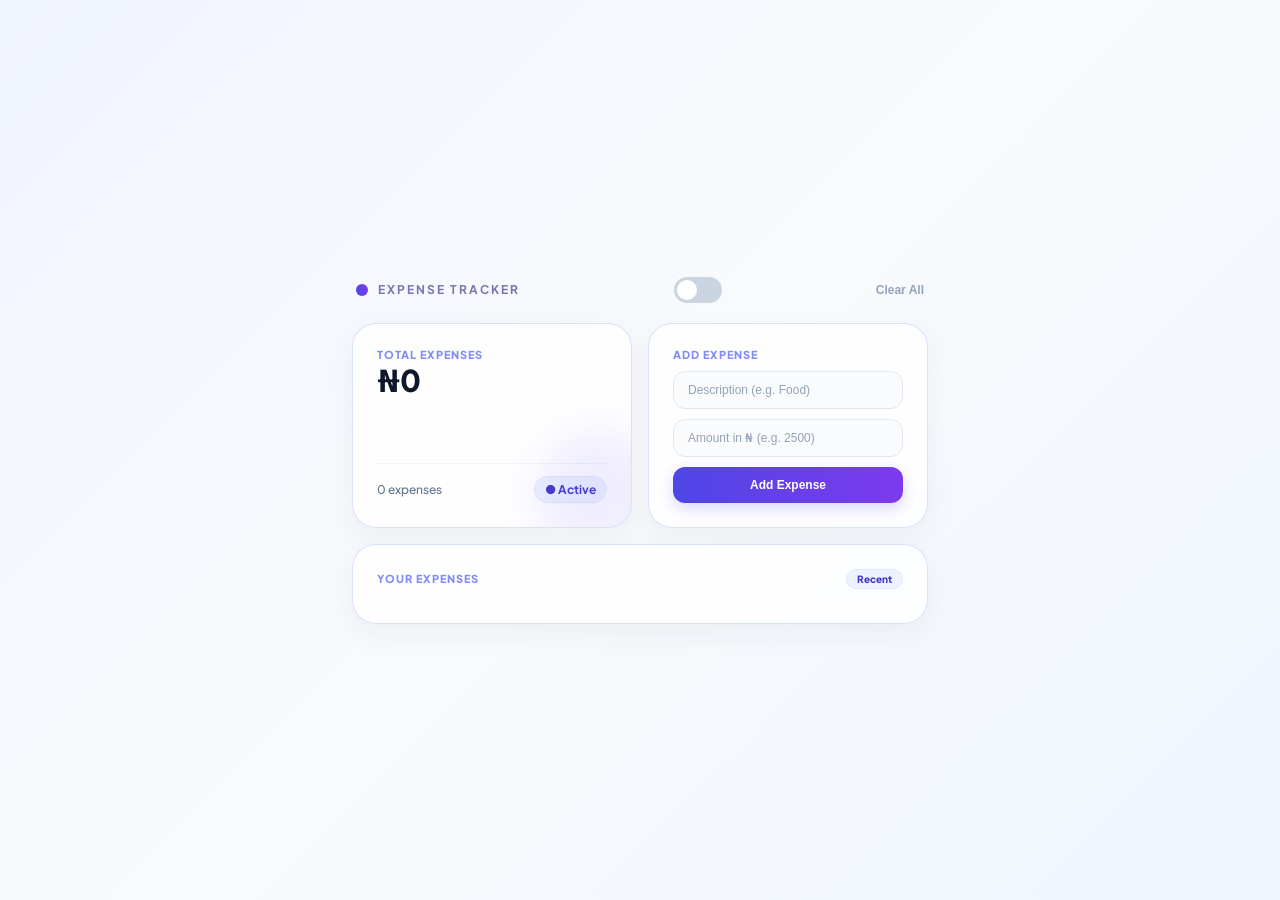
==== index.html @ cf823d73 "adding something important" ====
<!DOCTYPE html> 
<html>
    <head>
        <meta charset="UTF-8">
        <meta name="viewport" content="width=device-width, initial-scale=1.0">
        <title>Expense Tracker</title>
        <link rel="preconnect" href="https://fonts.googleapis.com">
        <link rel="preconnect" href="https://fonts.gstatic.com" crossorigin>
        <link href="https://fonts.googleapis.com/css2?family=Plus+Jakarta+Sans:wght@400;500;600;700;800&display=swap" rel="stylesheet">
        <link rel="stylesheet" href="./style.css">
    </head>
    <body>
        <main class="container">
            <header class="head">
                <div class="brand">
                    <span class="brand-dot"></span>
                    <h1>Expense Tracker</h1>
                </div>
                <label class="theme-switch">
                    <input type="checkbox" id="theme-toggle">
                    <span class="slider"></span>
                </label>
                <button class="clear-btn">Clear All</button>
            </header>
        <section class="top-grid">
           <div class="card total-card">
                <div class="card-glow"></div>
                <div>
                    <span class="label">Total Expenses</span>
                    <h2 class="total-expenses">₦0</h2>
                </div>
                <div class="card-footer">
                    <span class="expense-count"> 0 expenses</span>
                    <span class="active">● Active</span>
                </div>
           </div>
           <div class="card add-card">
                <h3 class="label">Add Expense</h3>

                <form>
                    <input type="text" required placeholder="Description (e.g. Food)">
                    <input type="number"  min="1" required placeholder="Amount in ₦ (e.g. 2500)">
                    <button type="submit" class="add-btn">Add Expense</button>
                </form>
            </div> 
        </section>  
        <section class="card expenses-card">
             <div class="list-header">
                <h3 class="label">Your Expenses</h3>
                <span class="recent">Recent</span>
            </div>
            <div class="expense-list">
                
                
            </div>
            <div class="empty-state">
                <div class="empty-icon">□</div>
                <p>No expenses added yet.</p>
            </div>
            <div class="empty-state">
                <div class="empty-icon">□</div>
                <p>No expenses added yet.</p>
            </div>
        </section>  
        </main>
        <script src="./script.js"></script>
    </body>
</html>
---- style.css ----
* {
    margin: 0;
    padding: 0;
    box-sizing: border-box;
}
body {
    font-family: "Plus Jakarta Sans", sans-serif;
    background: linear-gradient(135deg, #f1f5ff, #f8fafc, #eff6ff);
    color: #0f172a;
    min-height: 100vh;
    display: flex;
    justify-content: center;
    align-items: center;
    padding: 24px;
}
body.dark {
    background: black!important;
}
.head {
    display: flex;
    justify-content: space-between;
    align-items: center;
    margin-bottom: 20px;
    padding: 0 4px;
}
.container {
    width: 100%;
    max-width: 576px;
}
.brand {
    display: flex;
    align-items: center;
    gap: 10px;
}
.brand-dot {
    width: 12px;
    height: 12px;
    border-radius: 50%;
    background: linear-gradient(90deg, #4f46e5, #7c3aed);
}

.head h1 {
    font-size: 12px;
    text-transform: uppercase;
    letter-spacing: 2px;
    color: rgba(49, 46, 129, 0.65);
}
.clear-btn {
    border: none;
    background: transparent;
    color: #94a3b8;
    font-size: 12px;
    font-weight: 600;
    cursor: pointer;
}

.clear-btn:hover {
    color: #e11d48;
}
.top-grid {
    display: grid;
    grid-template-columns: 1fr 1fr;
    gap: 16px;
    margin-bottom: 16px;
}

.card {
    background: rgba(255, 255, 255, 0.82);
    border: 1px solid rgba(199, 210, 254, 0.65);
    border-radius: 24px;
    box-shadow: 0 10px 30px rgba(30, 41, 59, 0.05);
    backdrop-filter: blur(10px);
}

.total-card {
    min-height: 192px;
    padding: 24px;
    display: flex;
    flex-direction: column;
    justify-content: space-between;
    position: relative;
    overflow: hidden;
}
.head {
    display:flex;
    justify-content: space-between;
}
.label {
  display: block;
  font-size: 11px;
  font-weight: 800;
  color: #818cf8;
  text-transform: uppercase;
  letter-spacing: 1px;
}
.total-card h2 {
    margin-top: 4pxx;
    font-size: 30px;
    font-weight: 800;
}
.card-footer {
  display: flex;
  justify-content: space-between;
  align-items: center;
  padding-top: 12px;
  border-top: 1px solid #f1f5f9;
  font-size: 12px;
  color: #64748b;
  font-weight: 500;
}

.active {
  color: #4338ca;
  background: #eef2ff;
  border: 1px solid #e0e7ff;
  border-radius: 999px;
  padding: 5px 10px;
  font-weight: 700;
}
.card-glow {
  position: absolute;
  width: 128px;
  height: 128px;
  right: -32px;
  bottom: -32px;
  border-radius: 50%;
  background: linear-gradient(
    135deg,
    rgba(99, 102, 241, 0.1),
    rgba(139, 92, 246, 0.1)
  );
  filter: blur(18px);
}
.card-footer {
  display: flex;
  justify-content: space-between;
  align-items: center;
  padding-top: 12px;
  border-top: 1px solid #f1f5f9;
  font-size: 12px;
  color: #64748b;
  font-weight: 500;
}
form {
    display:flex;
    flex-direction: column;
    gap:10px;
    margin-top: 10px;
}
.add-card {
    min-height: 192px;
    padding: 24px;
    display: flex;
    flex-direction: column;
    justify-content: space-between;
    position: relative;
    overflow: hidden;
}
.add-card input {
    width: 100%;
    border: 1px solid #e2e8f0;
    background: rgba(248, 250, 252, 0.8);
    border-radius: 12px;
    padding: 11px 14px;
    outline: none;
    font-size: 12px;
    color: #0f172a;
}
.add-btn {
    border: none;
    border-radius: 12px;
    padding: 11px;
    background: linear-gradient(90deg, #4f46e5, #7c3aed);
    color: white;
    font-size: 12px;
    font-weight: 800;
    cursor: pointer;
    box-shadow: 0 6px 15px rgba(79, 70, 229, 0.2);
}    
.add-btn:hover {
    filter: brightness(0.95);
}
.expenses-card {
     padding: 24px;
}

.list-header {
    display: flex;
    justify-content: space-between;
    align-items: center;
}
.recent {
    font-size: 10px;
    font-weight: 800;
    color: #4338ca;
    background: #eef2ff;
    border: 1px solid #e0e7ff;
    border-radius: 999px;
    padding: 3px 10px;
}

.expense-list {
    margin-top: 10px;
}
.expense {
    display: flex;
    justify-content: space-between;
    align-items: center;
    padding: 13px 12px;
    border-bottom: 1px solid #f1f5f9;
    font-size: 12px;
    font-weight: 600;
}

.expense:hover {
     background: rgba(238, 242, 255, 0.45);
    border-radius: 12px;
}

.expense div {
    display: flex;
    align-items: center;
    gap: 14px;
}

.expense strong {
    font-weight: 800;
}
.delete-btn {
    border: none;
    background: transparent;
    color: #cbd5e1;
    font-size: 18px;
    cursor: pointer;
}

.delete-btn:hover {
    color: #e11d48;
}

.empty-state {
    display: none;
    text-align: center;
    padding: 32px 0;
    color: #94a3b8;
    font-size: 12px;
}

.empty-icon {
    width: 40px;
    height: 40px;
    margin: 0 auto 8px;
    border-radius: 16px;
    display: flex;
    align-items: center;
    justify-content: center;
    background: #eef2ff;
    color: #818cf8;
}
.add-card input::placeholder {
    color: #94a3b8;
}

.add-card input:focus {
    border-color: #4f46e5;
    background: white;
    box-shadow: 0 0 0 4px rgba(99, 102, 241, 0.1);
}
.empty-state {
    display: none;
    text-align: center;
    padding: 32px 0;
    color: #94a3b8;
    font-size: 12px;
}

.empty-icon {
    width: 40px;
    height: 40px;
    margin: 0 auto 8px;
    border-radius: 16px;
    display: flex;
    align-items: center;
    justify-content: center;
    background: #eef2ff;
    color: #818cf8;
}
@media (max-width: 600px) {
  body {
    padding: 16px;
  }

  .top-grid {
    grid-template-columns: 1fr;
  }

  .total-card {
    min-height: 170px;
  }
}
.theme-switch {
    position: relative;
    display: inline-block;
    width: 48px;
    height: 26px;
}

.theme-switch input {
    opacity: 0;
    width: 0;
    height: 0;
}

.slider {
    position: absolute;
    inset: 0;
    background: #cbd5e1;
    border-radius: 999px;
    cursor: pointer;
    transition: 0.3s;
}

.slider::before {
    content: "";
    position: absolute;
    width: 20px;
    height: 20px;
    left: 3px;
    top: 3px;
    background: white;
    border-radius: 50%;
    transition: 0.3s;
}

.theme-switch input:checked + .slider {
    background: #4f46e5;
}

.theme-switch input:checked + .slider::before {
    transform: translateX(22px);
}

body.dark .card {
    background: rgba(30, 41, 59, 0.85);
    border-color: rgba(71, 85, 105, 0.6);
}
body.dark .add-card input::placeholder {
    color: #94a3b8;
}
body.dark .add-card input {
    background: #1e293b;
    border-color: #475569;
    color: #f8fafc;
}
body.dark {
    color: #f8fafc;
}
body.dark .card-footer,
body.dark .clear-btn {
    color: #94a3b8;
}
body.dark .expense {
    border-color: #334155;
}
body.dark .card {
    border-color: #334155;
}
body.dark .clear-btn {
    color: #94a3b8;
}

body.dark .clear-btn:hover {
    color: #f87171;
}
body.dark .delete-btn {
    color: #64748b;
}

body.dark .delete-btn:hover {
    color: #f87171;
}
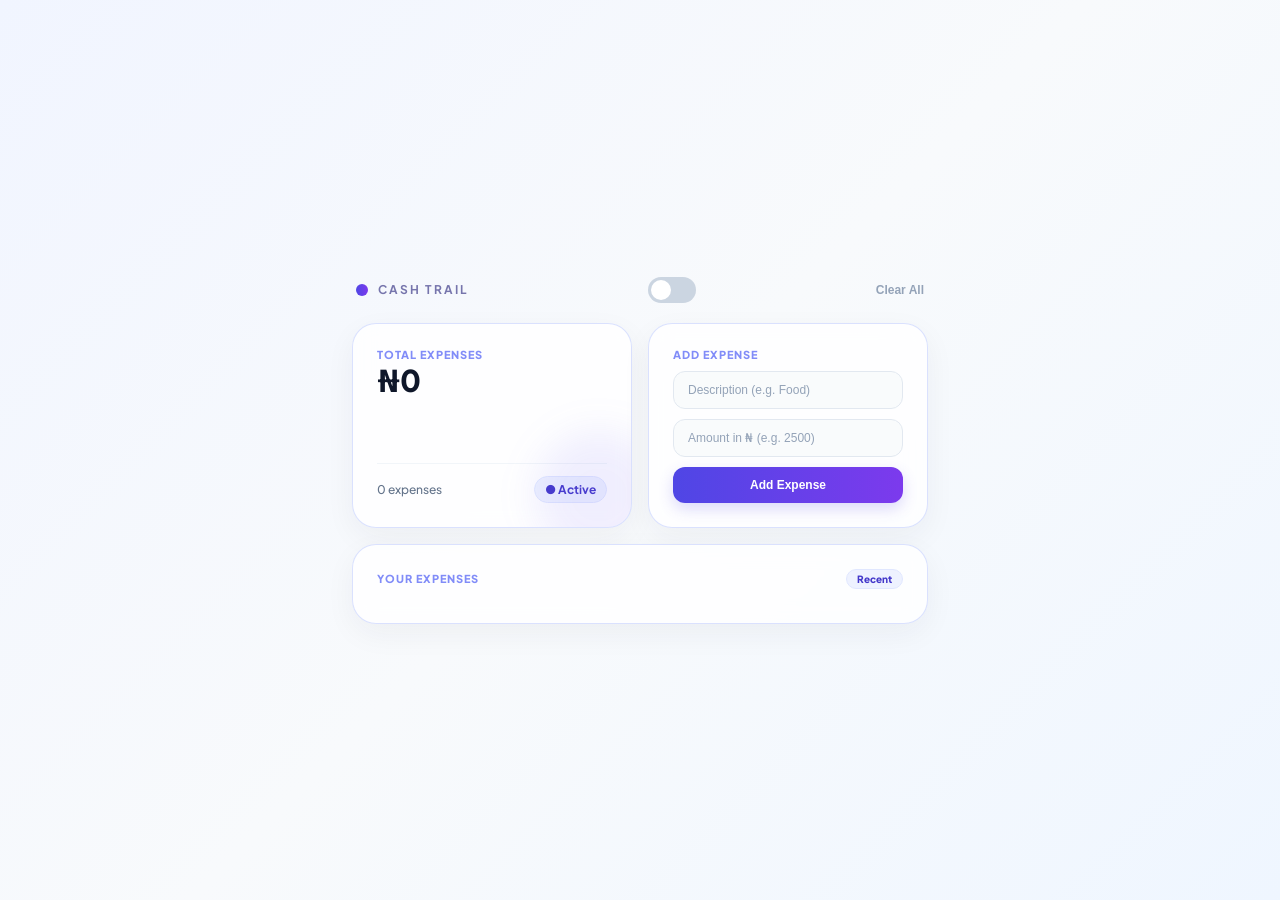
==== commit 46a5dfac: "made a few changes" ====
--- a/index.html
+++ b/index.html
@@ -3,7 +3,8 @@
     <head>
         <meta charset="UTF-8">
         <meta name="viewport" content="width=device-width, initial-scale=1.0">
-        <title>Expense Tracker</title>
+        <title>CashTrail: Simple Expense Tracker</title>
+        <meta name="description" content="Track your spending in naira. Add expenses, see your total, and keep your data saved on your device.">
         <link rel="preconnect" href="https://fonts.googleapis.com">
         <link rel="preconnect" href="https://fonts.gstatic.com" crossorigin>
         <link href="https://fonts.googleapis.com/css2?family=Plus+Jakarta+Sans:wght@400;500;600;700;800&display=swap" rel="stylesheet">
@@ -14,7 +15,7 @@
             <header class="head">
                 <div class="brand">
                     <span class="brand-dot"></span>
-                    <h1>Expense Tracker</h1>
+                    <h1>Cash Trail</h1>
                 </div>
                 <label class="theme-switch">
                     <input type="checkbox" id="theme-toggle">
--- a/style.css
+++ b/style.css
@@ -333,7 +333,7 @@
 }
 
 .theme-switch input:checked + .slider {
-    background: #4f46e5;
+    background: #4f56e5;
 }
 
 .theme-switch input:checked + .slider::before {
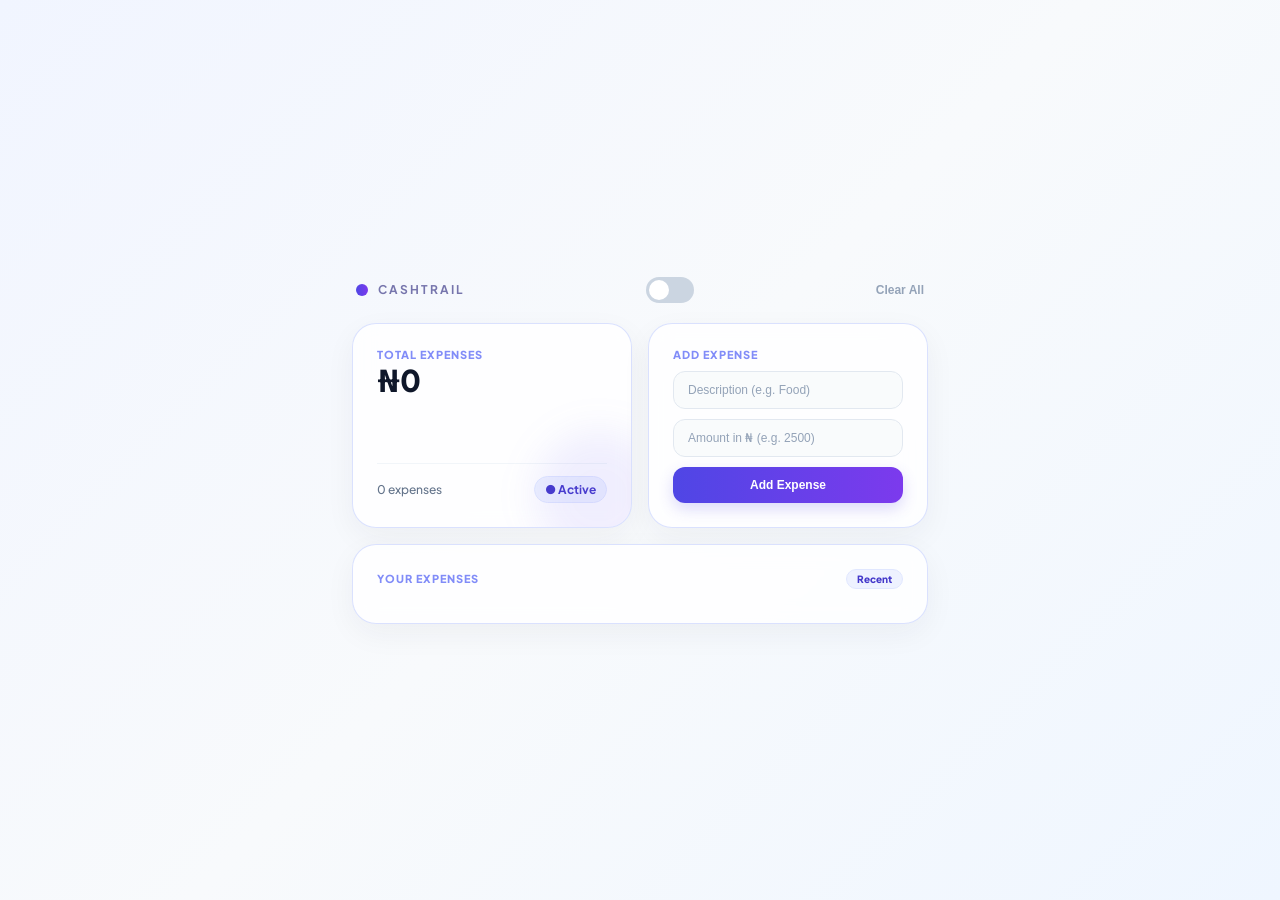
==== commit 26408ae4: "made a few changes" ====
--- a/index.html
+++ b/index.html
@@ -1,5 +1,5 @@
 <!DOCTYPE html> 
-<html>
+<html lang="en">
     <head>
         <meta charset="UTF-8">
         <meta name="viewport" content="width=device-width, initial-scale=1.0">
@@ -9,13 +9,26 @@
         <link rel="preconnect" href="https://fonts.gstatic.com" crossorigin>
         <link href="https://fonts.googleapis.com/css2?family=Plus+Jakarta+Sans:wght@400;500;600;700;800&display=swap" rel="stylesheet">
         <link rel="stylesheet" href="./style.css">
+        <link rel="icon" href="./Image/Glossy Cashtrail Expense Tracker Logo.png">
+        <meta property="og:title" content="CashTrail: Simple Expense Tracker">
+        <meta property="og:description" content="Track your spending in naira. Add expenses, see your total, and keep your data saved on your device.">
+        <meta property="og:site_name" content="CashTrail">
+        <meta property="og:type" content="website">
+        <script type="application/ld+json">
+        {
+        "@context": "https://schema.org",
+        "@type": "WebSite",
+        "name": "CashTrail",
+        "url": "https://kora-cashtrail.vercel.app/"
+        }
+</script>
     </head>
     <body>
         <main class="container">
             <header class="head">
                 <div class="brand">
                     <span class="brand-dot"></span>
-                    <h1>Cash Trail</h1>
+                    <h1>CashTrail</h1>
                 </div>
                 <label class="theme-switch">
                     <input type="checkbox" id="theme-toggle">
